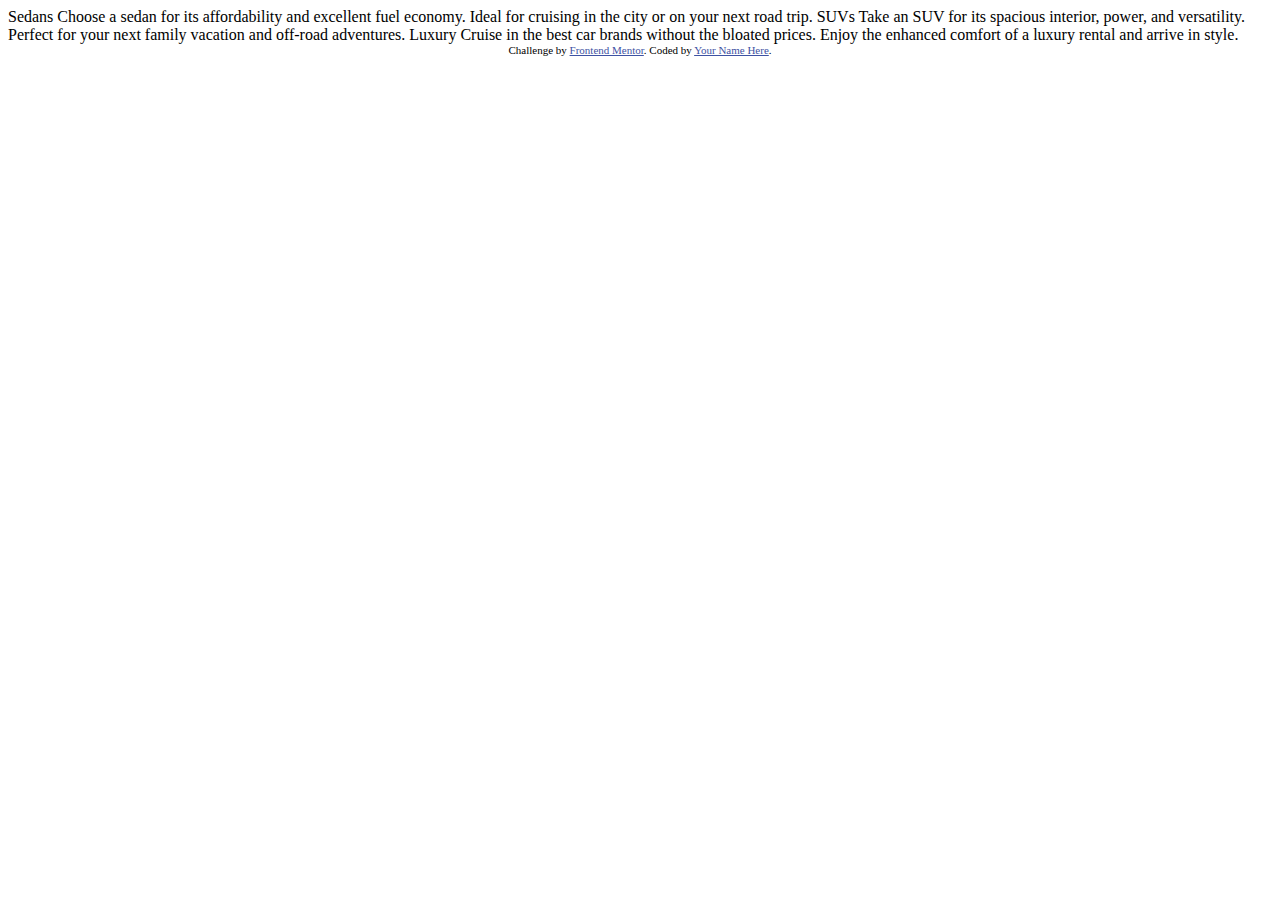
==== index.html @ 9e53ff72 "card" ====
<!DOCTYPE html>
<html lang="en">
<head>
  <meta charset="UTF-8">
  <meta name="viewport" content="width=device-width, initial-scale=1.0"> <!-- displays site properly based on user's device -->

  <link rel="icon" type="image/png" sizes="32x32" href="./images/favicon-32x32.png">
  
  <title>Frontend Mentor | 3-column preview card component</title>

  <!-- Feel free to remove these styles or customise in your own stylesheet 👍 -->
  <style>
    .attribution { font-size: 11px; text-align: center; }
    .attribution a { color: hsl(228, 45%, 44%); }
  </style>
</head>
<body>
  
  Sedans
  Choose a sedan for its affordability and excellent fuel economy. Ideal for cruising in the city 
  or on your next road trip.

  SUVs
  Take an SUV for its spacious interior, power, and versatility. Perfect for your next family vacation 
  and off-road adventures.

  Luxury
  Cruise in the best car brands without the bloated prices. Enjoy the enhanced comfort of a luxury 
  rental and arrive in style.
  
  <div class="attribution">
    Challenge by <a href="https://www.frontendmentor.io?ref=challenge" target="_blank">Frontend Mentor</a>. 
    Coded by <a href="#">Your Name Here</a>.
  </div>
</body>
</html>
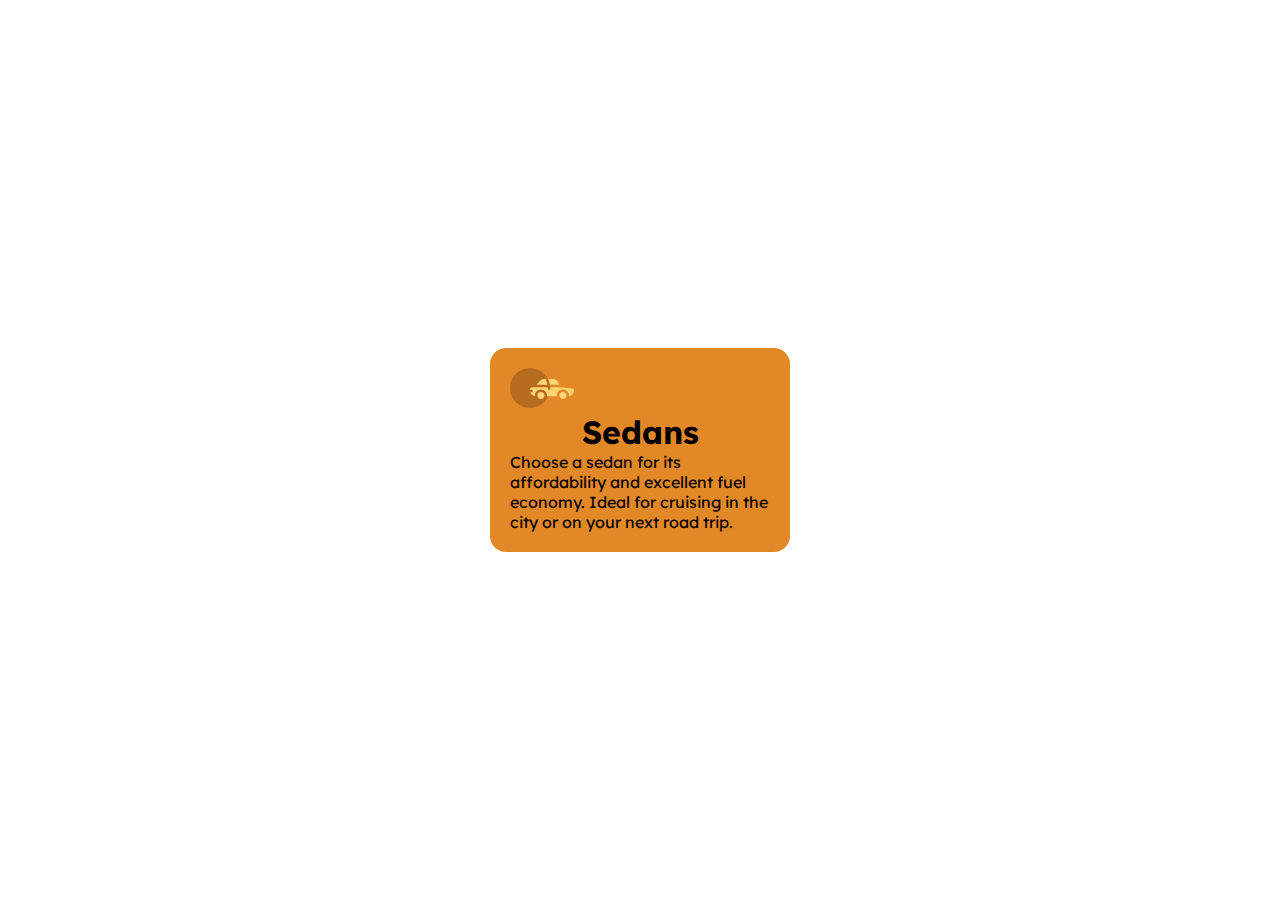
==== commit 8c786b00: "att" ====
--- a/index.html
+++ b/index.html
@@ -1,36 +1,43 @@
 <!DOCTYPE html>
-<html lang="en">
+<html lang="pt-br">
 <head>
-  <meta charset="UTF-8">
-  <meta name="viewport" content="width=device-width, initial-scale=1.0"> <!-- displays site properly based on user's device -->
+    <meta charset="UTF-8">
+    <link rel="icon" type="image/png" sizes="32x32" href="./images/favicon-32x32.png">
 
-  <link rel="icon" type="image/png" sizes="32x32" href="./images/favicon-32x32.png">
-  
-  <title>Frontend Mentor | 3-column preview card component</title>
+    <meta name="viewport" content="width=device-width, initial-scale=1.0">
 
-  <!-- Feel free to remove these styles or customise in your own stylesheet 👍 -->
-  <style>
-    .attribution { font-size: 11px; text-align: center; }
-    .attribution a { color: hsl(228, 45%, 44%); }
-  </style>
+    <link rel="stylesheet" href="style.css/style.css">
+    <title>Cards</title>
 </head>
 <body>
-  
-  Sedans
-  Choose a sedan for its affordability and excellent fuel economy. Ideal for cruising in the city 
-  or on your next road trip.
+    
+    <div class="container">
+        <div class="cards">
+            <img src="images/icon-sedans.svg" alt="sedan">
+                <h1>Sedans</h1>
+                <p>Choose a sedan for its affordability and excellent fuel economy. Ideal for cruising in the city 
+                    or on your next road trip.
+                </p>
+        </div>
+        
 
-  SUVs
-  Take an SUV for its spacious interior, power, and versatility. Perfect for your next family vacation 
-  and off-road adventures.
+    </div>
 
-  Luxury
-  Cruise in the best car brands without the bloated prices. Enjoy the enhanced comfort of a luxury 
-  rental and arrive in style.
-  
-  <div class="attribution">
-    Challenge by <a href="https://www.frontendmentor.io?ref=challenge" target="_blank">Frontend Mentor</a>. 
-    Coded by <a href="#">Your Name Here</a>.
-  </div>
+
+
 </body>
-</html>+</html>
+                            <!-- 
+                                
+                    
+
+                    SUVs
+                    Take an SUV for its spacious interior, power, and versatility. Perfect for your next family vacation 
+                    and off-road adventures.
+
+                    Luxury
+                    Cruise in the best car brands without the bloated prices. Enjoy the enhanced comfort of a luxury 
+                    rental and arrive in style.
+
+
+                            -->
--- a/style.css/style.css
+++ b/style.css/style.css
@@ -0,0 +1,47 @@
+/* reset global E INPORTAÇÃO DE FONTE */
+
+@import url('https://fonts.googleapis.com/css2?family=Lexend+Deca:wght@100..900&display=swap');
+
+*{  
+    margin: 0;
+    padding: 0;
+    box-sizing: border-box;
+    list-style: none;
+    font-family:"Lexend Deca", sans-serif;
+}
+
+/* codigos de cores root */
+
+:root{
+    --Bright-orange: hsl(31, 77%, 52%);
+    --Dark-cyan: hsl(184, 100%, 22%);
+    --Verydark-cyan: hsl(179, 100%, 13%);
+}
+
+/* stilos no corpo */
+body{
+    width: 100%;
+    min-height: 100vh;
+}
+
+/* container */
+body .container{
+    min-height: 100vh;
+
+    display: flex;
+    align-items: center;
+    justify-content: center;
+}
+
+.container .cards{
+    background-color: var(--Bright-orange);
+
+    max-width: 300px;
+    border-radius: 1rem;
+    padding: 20px;
+}
+
+.container .cards h1{
+    text-align: center;
+    
+}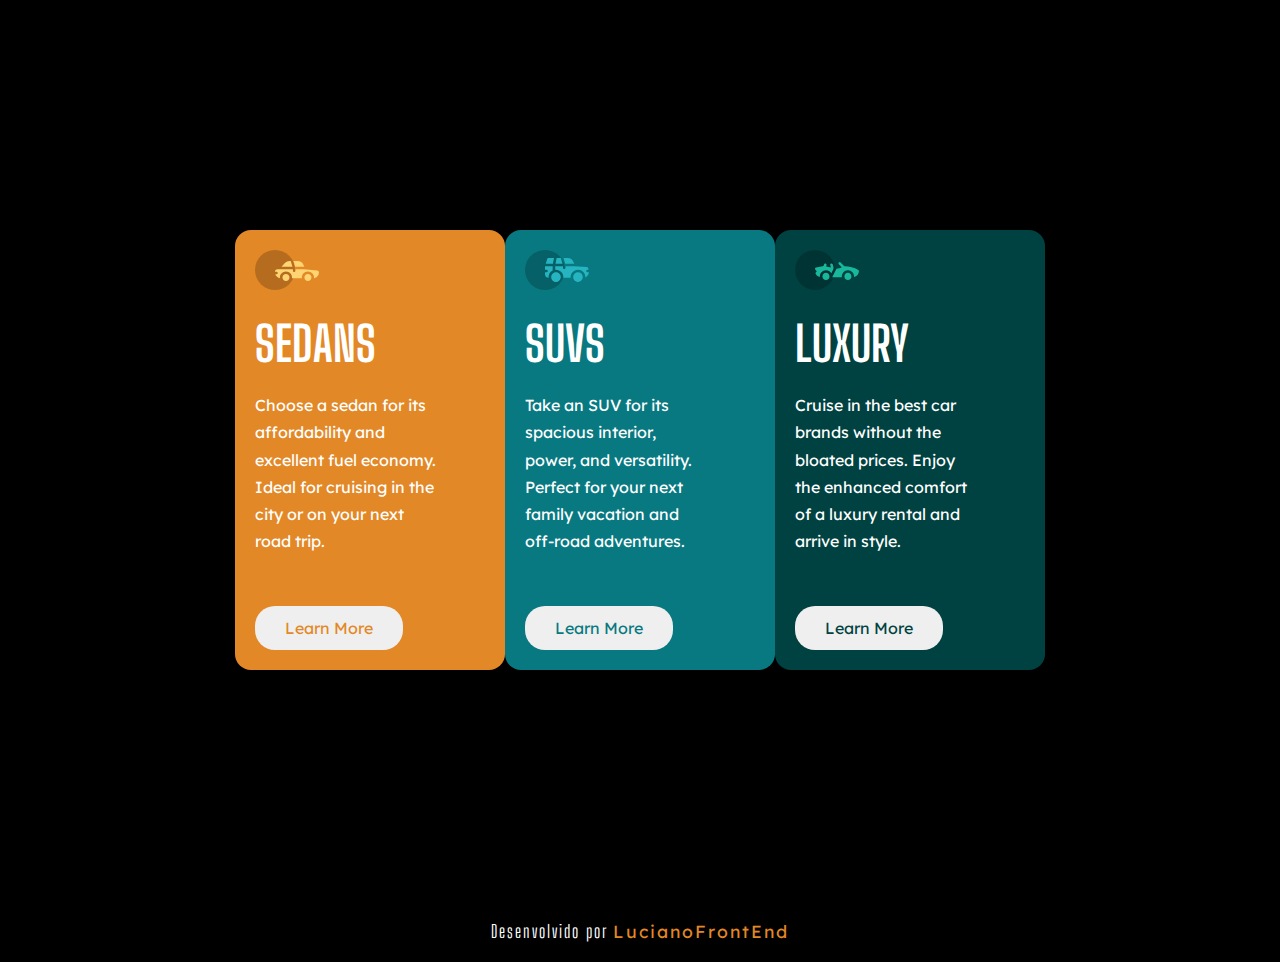
==== commit 5f783ac2: "projeto card" ====
--- a/index.html
+++ b/index.html
@@ -14,30 +14,39 @@
     <div class="container">
         <div class="cards">
             <img src="images/icon-sedans.svg" alt="sedan">
-                <h1>Sedans</h1>
-                <p>Choose a sedan for its affordability and excellent fuel economy. Ideal for cruising in the city 
-                    or on your next road trip.
-                </p>
+            <h1>Sedans</h1>
+            <p>Choose a sedan for its affordability and excellent fuel economy. Ideal for cruising in the city or on your next road trip.</p>
+
+            <button class="btn">Learn More</button>
         </div>
-        
+
+        <!-- 2 card -->
+
+        <div class="cards cards2">
+            <img src="images/icon-suvs.svg" alt="suvs">
+            <h1>SUVs</h1>
+            <p>Take an SUV for its spacious interior, power, and versatility. Perfect for your next family vacation 
+                and off-road adventures.</p>
+
+            <button class="btn">Learn More</button>
+        </div>
+
+        <!-- 3 card -->
+
+        <div class="cards cards3">
+            <img src="images/icon-luxury.svg" alt="luxury">
+            <h1>Luxury</h1>
+            <p >Cruise in the best car brands without the bloated prices. Enjoy the enhanced comfort of a luxury 
+                rental and arrive in style.</p>
+
+            <button class="btn">Learn More</button>
+        </div>
 
     </div>
-
+    <footer>
+        <p>Desenvolvido por <a href="https://github.com/LucianoSBFrontEnd" target="_blank"> LucianoFrontEnd</a></p>
+    </footer>
 
 
 </body>
-</html>
-                            <!-- 
-                                
-                    
-
-                    SUVs
-                    Take an SUV for its spacious interior, power, and versatility. Perfect for your next family vacation 
-                    and off-road adventures.
-
-                    Luxury
-                    Cruise in the best car brands without the bloated prices. Enjoy the enhanced comfort of a luxury 
-                    rental and arrive in style.
-
-
-                            -->
+</html>--- a/style.css/style.css
+++ b/style.css/style.css
@@ -1,6 +1,8 @@
 /* reset global E INPORTAÇÃO DE FONTE */
 
 @import url('https://fonts.googleapis.com/css2?family=Lexend+Deca:wght@100..900&display=swap');
+
+@import url('https://fonts.googleapis.com/css2?family=Big+Shoulders+Display:wght@100..900&display=swap');
 
 *{  
     margin: 0;
@@ -13,15 +15,17 @@
 /* codigos de cores root */
 
 :root{
-    --Bright-orange: hsl(31, 77%, 52%);
-    --Dark-cyan: hsl(184, 100%, 22%);
-    --Verydark-cyan: hsl(179, 100%, 13%);
+    --font-: "Big Shoulders Display", sans-serif;
+    --amarelo: hsl(31, 77%, 52%);
+    --azulclaro: hsl(184, 88%, 27%);
+    --verdeclaro: hsl(179, 100%, 13%);
 }
 
 /* stilos no corpo */
 body{
     width: 100%;
     min-height: 100vh;
+    background-color: #000;
 }
 
 /* container */
@@ -34,14 +38,88 @@
 }
 
 .container .cards{
-    background-color: var(--Bright-orange);
+    background-color: var(--amarelo);
 
-    max-width: 300px;
+    max-width: 270px;
     border-radius: 1rem;
     padding: 20px;
 }
 
 .container .cards h1{
+    font-size: 3rem;
+    margin-top: 1.3rem;
+    font-family: var(--font-);
+    font-weight: bold;
+    color: #fff;
+    text-transform: uppercase;
+}
+
+.container .cards p{
+    margin: 20px 0 50px 0px;
+    width: 80%;
+    line-height: 1.7rem;
+
+    color: #fff;
+}
+
+.container .cards .btn{
+    outline: none;
+    border: 0;
+    padding: 12px 30px;
+    border-radius: 20px;
+    color: var(--amarelo);
+    font-size: 1rem;
+}
+
+/* card 2 */
+.container .cards2{
+    background-color: var(--azulclaro);
+}
+
+.container .cards2 .btn{
+    color: var(--azulclaro);
+}
+
+/* card 3 */
+
+.container .cards3{
+    background-color: var(--verdeclaro)
+}
+
+.container .cards3 .btn{
+    color: var(--verdeclaro);
+}
+
+/* footer */
+
+footer{
+    background-color: #000;
+    padding: 20px;
+    
+}
+
+footer p{
+    font-size: 1.1rem;
+    font-family: var(--font-);
     text-align: center;
-    
-}+    color: #fff;
+    font-weight: normal;
+    letter-spacing: 2px;
+}
+
+footer p a{
+    text-decoration: none;
+    color: var(--amarelo);
+
+}
+
+/* media screem mobile */
+@media screen and (max-width:768px) {
+    .container{
+        flex-direction: column;
+        margin: 20px 0 20px;
+    }
+    .container .cards{
+        max-width: 80%;
+    }
+}
